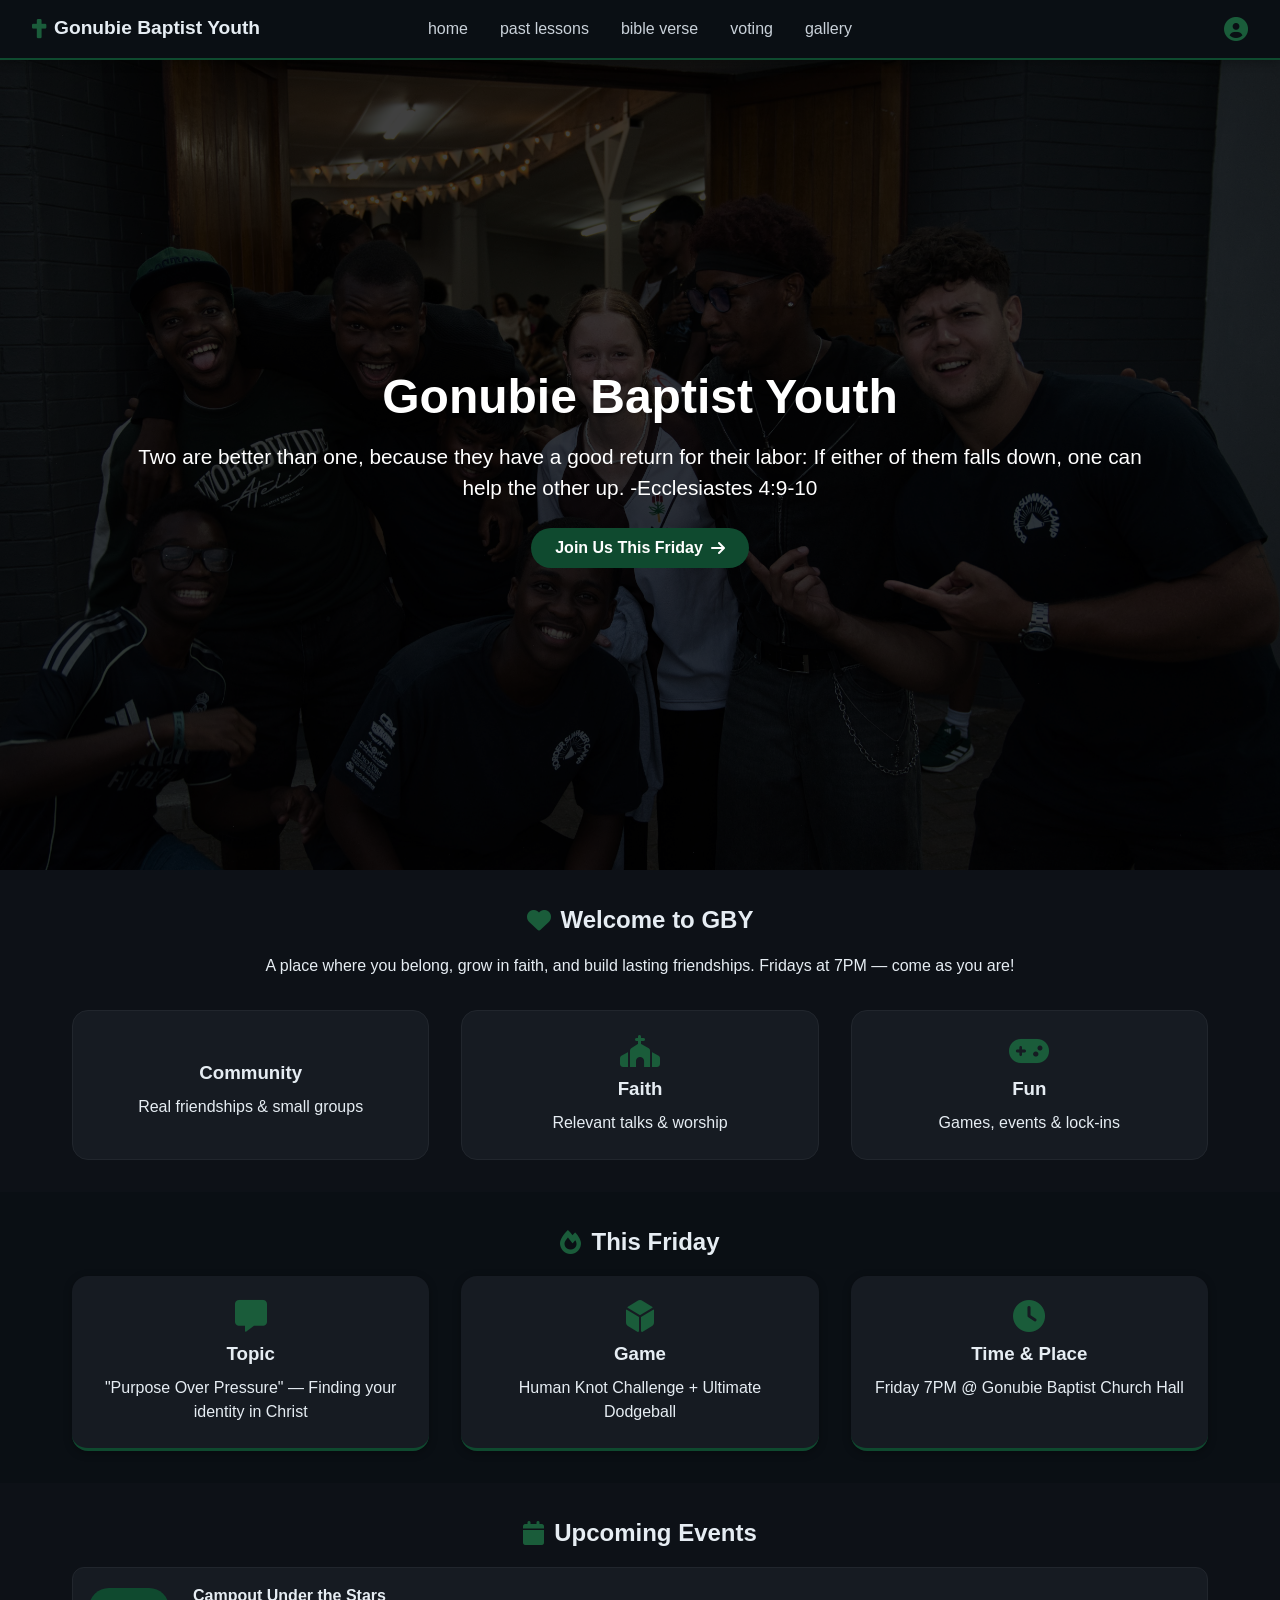
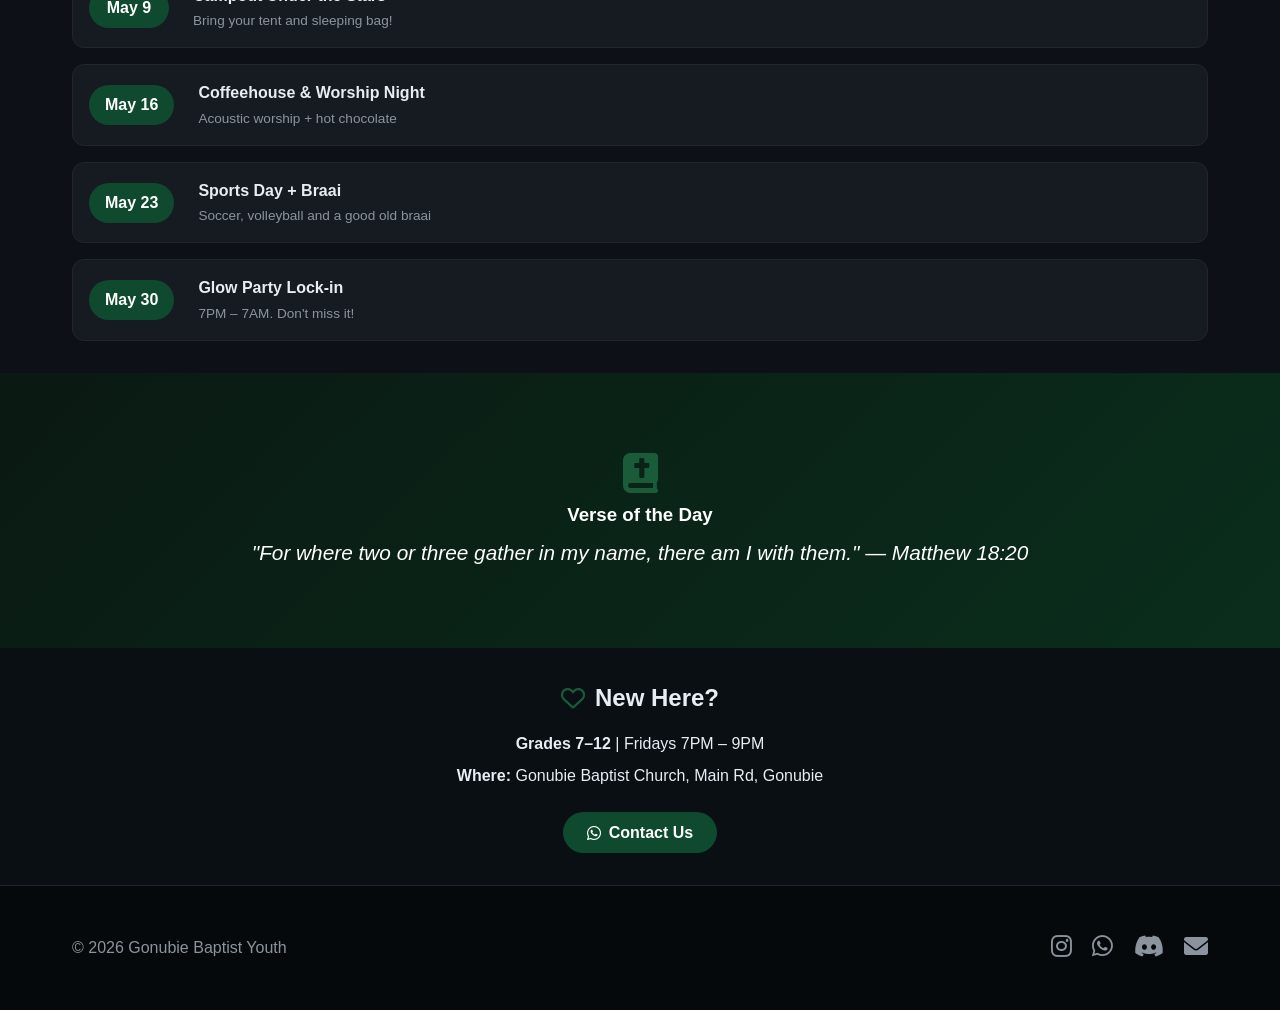
==== index.html @ 068b0bb2 "Initial commit - Gonubie Baptist Youth website" ====
<!doctype html>
<html lang="en">
  <head>
    <meta charset="UTF-8" />
    <meta name="viewport" content="width=device-width, initial-scale=1.0" />
    <title>Gonubie Baptist Youth</title>
    <link rel="stylesheet" href="css/main.css" />
    <link rel="stylesheet" href="css/home.css" />
    <link
      rel="stylesheet"
      href="https://cdnjs.cloudflare.com/ajax/libs/font-awesome/6.0.0-beta3/css/all.min.css"
    />
  </head>
  <body>
    <div class="header">
      <div class="left-container">
        <span>
          <i class="fa-solid fa-cross"></i>
          Gonubie Baptist Youth
        </span>
      </div>
      <div class="middle-container">
        <a href="index.html">home</a>
        <a href="past-lessons.php">past lessons</a>
        <a href="bible-verse.php">bible verse</a>
        <a href="voting.php">voting</a>
        <a href="gallery.php">gallery</a>
      </div>
      <div class="right-container">
        <i class="fa-solid fa-circle-user"></i>
      </div>
    </div>

    <!-- Hero Section -->
    <div class="landing-page">
      <div class="wrapper">
        <h1>Gonubie Baptist Youth</h1>
        <p>
          Two are better than one, because they have a good return for their
          labor: If either of them falls down, one can help the other up.
          -Ecclesiastes 4:9-10
        </p>
        <button class="cta-btn">
          Join Us This Friday <i class="fa-solid fa-arrow-right"></i>
        </button>
      </div>
    </div>

    <!-- Welcome / About Section -->
    <div class="welcome-section">
      <div class="container">
        <h2><i class="fa-solid fa-heart"></i> Welcome to GBY</h2>
        <p>
          A place where you belong, grow in faith, and build lasting
          friendships. Fridays at 7PM — come as you are!
        </p>
        <div class="features">
          <div class="feature">
            <i class="fa-solid fa-people-group"></i>
            <h3>Community</h3>
            <p>Real friendships & small groups</p>
          </div>
          <div class="feature">
            <i class="fa-solid fa-church"></i>
            <h3>Faith</h3>
            <p>Relevant talks & worship</p>
          </div>
          <div class="feature">
            <i class="fa-solid fa-gamepad"></i>
            <h3>Fun</h3>
            <p>Games, events & lock-ins</p>
          </div>
        </div>
      </div>
    </div>

    <!-- This Friday Section -->
    <div class="friday-section">
      <div class="container">
        <h2><i class="fa-solid fa-fire"></i> This Friday</h2>
        <div class="friday-grid">
          <div class="friday-card">
            <i class="fa-solid fa-message"></i>
            <h3>Topic</h3>
            <p>"Purpose Over Pressure" — Finding your identity in Christ</p>
          </div>
          <div class="friday-card">
            <i class="fa-solid fa-dice-d6"></i>
            <h3>Game</h3>
            <p>Human Knot Challenge + Ultimate Dodgeball</p>
          </div>
          <div class="friday-card">
            <i class="fa-solid fa-clock"></i>
            <h3>Time & Place</h3>
            <p>Friday 7PM @ Gonubie Baptist Church Hall</p>
          </div>
        </div>
      </div>
    </div>

    <!-- Upcoming Events -->
    <div class="events-section">
      <div class="container">
        <h2><i class="fa-solid fa-calendar"></i> Upcoming Events</h2>
        <div class="events-list">
          <div class="event-item">
            <div class="event-date">May 9</div>
            <div class="event-info">
              <h3>Campout Under the Stars</h3>
              <p>Bring your tent and sleeping bag!</p>
            </div>
          </div>
          <div class="event-item">
            <div class="event-date">May 16</div>
            <div class="event-info">
              <h3>Coffeehouse & Worship Night</h3>
              <p>Acoustic worship + hot chocolate</p>
            </div>
          </div>
          <div class="event-item">
            <div class="event-date">May 23</div>
            <div class="event-info">
              <h3>Sports Day + Braai</h3>
              <p>Soccer, volleyball and a good old braai</p>
            </div>
          </div>
          <div class="event-item">
            <div class="event-date">May 30</div>
            <div class="event-info">
              <h3>Glow Party Lock-in</h3>
              <p>7PM – 7AM. Don't miss it!</p>
            </div>
          </div>
        </div>
      </div>
    </div>

    <!-- Bible Verse of the Day -->
    <div class="verse-section">
      <div class="container">
        <i class="fa-solid fa-bible"></i>
        <h3>Verse of the Day</h3>
        <p class="verse-text">
          "I can do all things through Christ who strengthens me." — Philippians
          4:13
        </p>
      </div>
    </div>

    <!-- New Members Info -->
    <div class="join-section">
      <div class="container">
        <h2><i class="fa-regular fa-heart"></i> New Here?</h2>
        <p><strong>Grades 7–12</strong> | Fridays 7PM – 9PM</p>
        <p><strong>Where:</strong> Gonubie Baptist Church, Main Rd, Gonubie</p>
        <button class="contact-btn">
          <i class="fa-brands fa-whatsapp"></i> Contact Us
        </button>
      </div>
    </div>

    <!-- Footer -->
    <div class="footer">
      <div class="container">
        <div class="footer-content">
          <p>&copy; 2026 Gonubie Baptist Youth</p>
          <div class="social-icons">
            <i class="fa-brands fa-instagram"></i>
            <i class="fa-brands fa-whatsapp"></i>
            <i class="fa-brands fa-discord"></i>
            <i class="fa-solid fa-envelope"></i>
          </div>
        </div>
      </div>
    </div>
    <script src="js/home.js"></script>
  </body>
</html>
---- css/main.css ----
/* Shared styles - used on ALL pages */
* {
    margin: 0;
    padding: 0;
    box-sizing: border-box;
}

body {
    background-color: #0d1117;
    font-family: 'Segoe UI', Roboto, 'Helvetica Neue', sans-serif;
    min-height: 100vh;
    color: #e6edf3;
    line-height: 1.5;
}

/* Header */
.header {
    display: flex;
    flex-direction: row;
    align-items: center;
    justify-content: space-between;
    background-color: #0a0f14;
    padding: 0.9rem 2rem;
    border-bottom: 2px solid #0f4a2f;
    position: sticky;
    top: 0;
    z-index: 100;
    box-shadow: 0 2px 10px rgba(0,0,0,0.3);
}

.left-container {
    flex: 1;
    display: flex;
    justify-content: flex-start;
}

.left-container span {
    font-size: 1.2rem;
    font-weight: 600;
    display: flex;
    align-items: center;
    gap: 8px;
    color: #e6edf3;
}

.left-container i {
    color: #1a5c3a !important;
}

.middle-container {
    display: flex;
    gap: 2rem;
}

.middle-container a {
    text-decoration: none;
    color: #c9d1d9;
    font-weight: 500;
    transition: color 0.2s;
}

.middle-container a:hover {
    color: #1a5c3a;
}

.middle-container a.active {
    color: #1a5c3a;
    border-bottom: 2px solid #1a5c3a;
    padding-bottom: 4px;
}

.right-container {
    flex: 1;
    display: flex;
    justify-content: flex-end;
}

.right-container i {
    font-size: 1.5rem;
    cursor: pointer;
    color: #1a5c3a;
    transition: color 0.2s;
}

.right-container i:hover {
    color: #237a4a;
}

/* Container */
.container {
    max-width: 1200px;
    margin: 0 auto;
    padding: 2rem;
}

/* Footer */
.footer {
    background-color: #06090c;
    color: #8b949e;
    text-align: center;
    padding: 1rem;
    border-top: 1px solid #21262d;
}

.footer-content {
    display: flex;
    justify-content: space-between;
    align-items: center;
    flex-wrap: wrap;
    gap: 1rem;
}

.social-icons i {
    font-size: 1.5rem;
    margin-left: 1rem;
    cursor: pointer;
    transition: color 0.2s;
    color: #8b949e;
}

.social-icons i:hover {
    color: #1a5c3a;
}

/* Buttons */
.cta-btn, .upload-btn, .vote-btn, .contact-btn {
    background-color: #0f4a2f;
    border: none;
    padding: 0.7rem 1.5rem;
    font-size: 1rem;
    font-weight: 600;
    border-radius: 50px;
    cursor: pointer;
    color: white;
    transition: all 0.2s;
    display: inline-flex;
    align-items: center;
    gap: 8px;
}

.cta-btn:hover, .upload-btn:hover, .vote-btn:hover, .contact-btn:hover {
    background-color: #1a5c3a;
    transform: scale(1.02);
}

/* Responsive header */
@media (max-width: 768px) {
    .header {
        flex-direction: column;
        gap: 0.5rem;
    }
    
    .middle-container {
        gap: 1rem;
        flex-wrap: wrap;
        justify-content: center;
    }
    
    .footer-content {
        flex-direction: column;
    }
}
---- css/home.css ----
/* Homepage only styles */

/* Hero Section */
.landing-page {
    background-image: url(../images/gallery/_DSC5228.jpg);
    background-position: center;
    background-size: cover;
    min-height: 90vh;
    display: flex;
    align-items: center;
    justify-content: center;
    position: relative;
}

.landing-page::before {
    content: "";
    position: absolute;
    top: 0;
    left: 0;
    width: 100%;
    height: 100%;
    background: rgba(0, 0, 0, 0.75);
}

.wrapper {
    position: relative;
    z-index: 1;
    text-align: center;
    color: white;
    width: 80%;
}

.wrapper h1 {
    font-size: 3rem;
    margin-bottom: 0.5rem;
}

.wrapper p {
    font-size: 1.3rem;
    margin-bottom: 1.5rem;
}

/* Welcome Section */
.welcome-section {
    background-color: #0d1117;
    text-align: center;
}

.welcome-section h2, 
.friday-section h2, 
.events-section h2, 
.join-section h2 {
    color: #e6edf3;
    margin-bottom: 1rem;
    display: flex;
    align-items: center;
    justify-content: center;
    gap: 10px;
}

.welcome-section h2 i, 
.friday-section h2 i, 
.events-section h2 i, 
.join-section h2 i {
    color: #1a5c3a;
}

.features {
    display: flex;
    justify-content: center;
    gap: 2rem;
    margin-top: 2rem;
    flex-wrap: wrap;
}

.feature {
    flex: 1;
    min-width: 200px;
    padding: 1.5rem;
    background: #161b22;
    border-radius: 16px;
    transition: transform 0.2s;
    border: 1px solid #21262d;
}

.feature:hover {
    transform: translateY(-5px);
    border-color: #1a5c3a;
}

.feature i {
    font-size: 2rem;
    color: #1a5c3a;
    margin-bottom: 0.5rem;
}

.feature h3 {
    margin-bottom: 0.5rem;
}

/* Friday Section */
.friday-section {
    background-color: #0a0f14;
}

.friday-grid {
    display: flex;
    gap: 2rem;
    flex-wrap: wrap;
}

.friday-card {
    flex: 1;
    background: #161b22;
    padding: 1.5rem;
    border-radius: 16px;
    text-align: center;
    box-shadow: 0 2px 8px rgba(0,0,0,0.3);
    border-bottom: 3px solid #0f4a2f;
}

.friday-card i {
    font-size: 2rem;
    color: #1a5c3a;
    margin-bottom: 0.5rem;
}

.friday-card h3 {
    margin-bottom: 0.5rem;
}

/* Events Section */
.events-section {
    background-color: #0d1117;
}

.events-list {
    display: flex;
    flex-direction: column;
    gap: 1rem;
}

.event-item {
    display: flex;
    align-items: center;
    gap: 1.5rem;
    background: #161b22;
    padding: 1rem;
    border-radius: 12px;
    transition: transform 0.2s;
    border: 1px solid #21262d;
}

.event-item:hover {
    transform: translateX(5px);
    border-color: #1a5c3a;
}

.event-date {
    background: #0f4a2f;
    color: white;
    font-weight: bold;
    padding: 0.5rem 1rem;
    border-radius: 50px;
    min-width: 80px;
    text-align: center;
}

.event-info h3 {
    font-size: 1rem;
    margin-bottom: 0.2rem;
}

.event-info p {
    font-size: 0.85rem;
    color: #8b949e;
}

/* Verse Section */
.verse-section {
    background: linear-gradient(135deg, #0a1912, #0a2e1c);
    color: white;
    text-align: center;
    padding: 3rem 1rem;
}

.verse-section i {
    font-size: 2.5rem;
    margin-bottom: 0.5rem;
    color: #1a5c3a;
}

.verse-text {
    font-size: 1.3rem;
    font-style: italic;
    margin-top: 0.5rem;
}

/* Join Section */
.join-section {
    background-color: #0a0f14;
    text-align: center;
}

.join-section p {
    margin: 0.5rem 0;
}

.contact-btn {
    background-color: #0f4a2f;
    border: none;
    padding: 0.7rem 1.5rem;
    font-size: 1rem;
    font-weight: 600;
    border-radius: 50px;
    cursor: pointer;
    color: white;
    margin-top: 1rem;
    display: inline-flex;
    align-items: center;
    gap: 8px;
    transition: all 0.2s;
}

.contact-btn:hover {
    background-color: #1a5c3a;
}

/* Responsive */
@media (max-width: 768px) {
    .wrapper h1 {
        font-size: 2rem;
    }
    
    .wrapper p {
        font-size: 1rem;
    }
    
    .features, .friday-grid {
        flex-direction: column;
    }
    
    .event-item {
        flex-direction: column;
        text-align: center;
    }
    
    .verse-text {
        font-size: 1rem;
    }
}
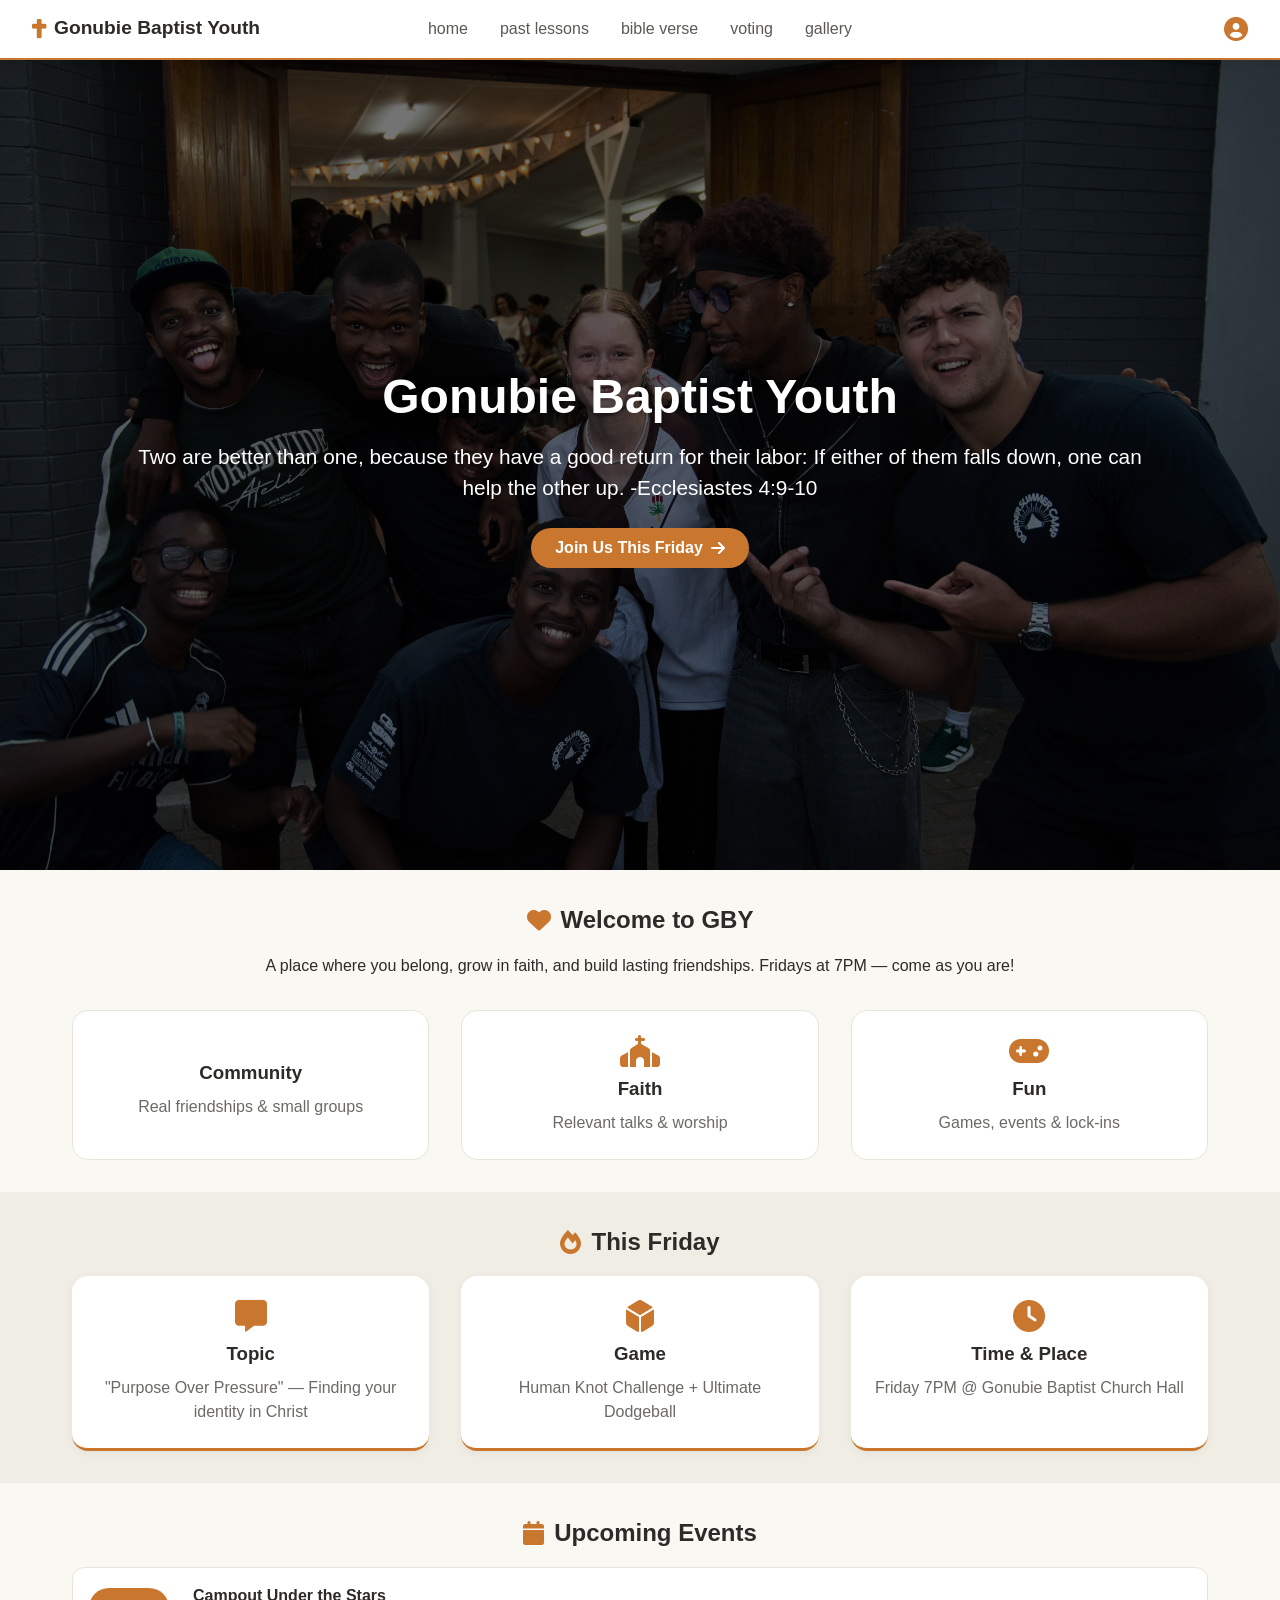
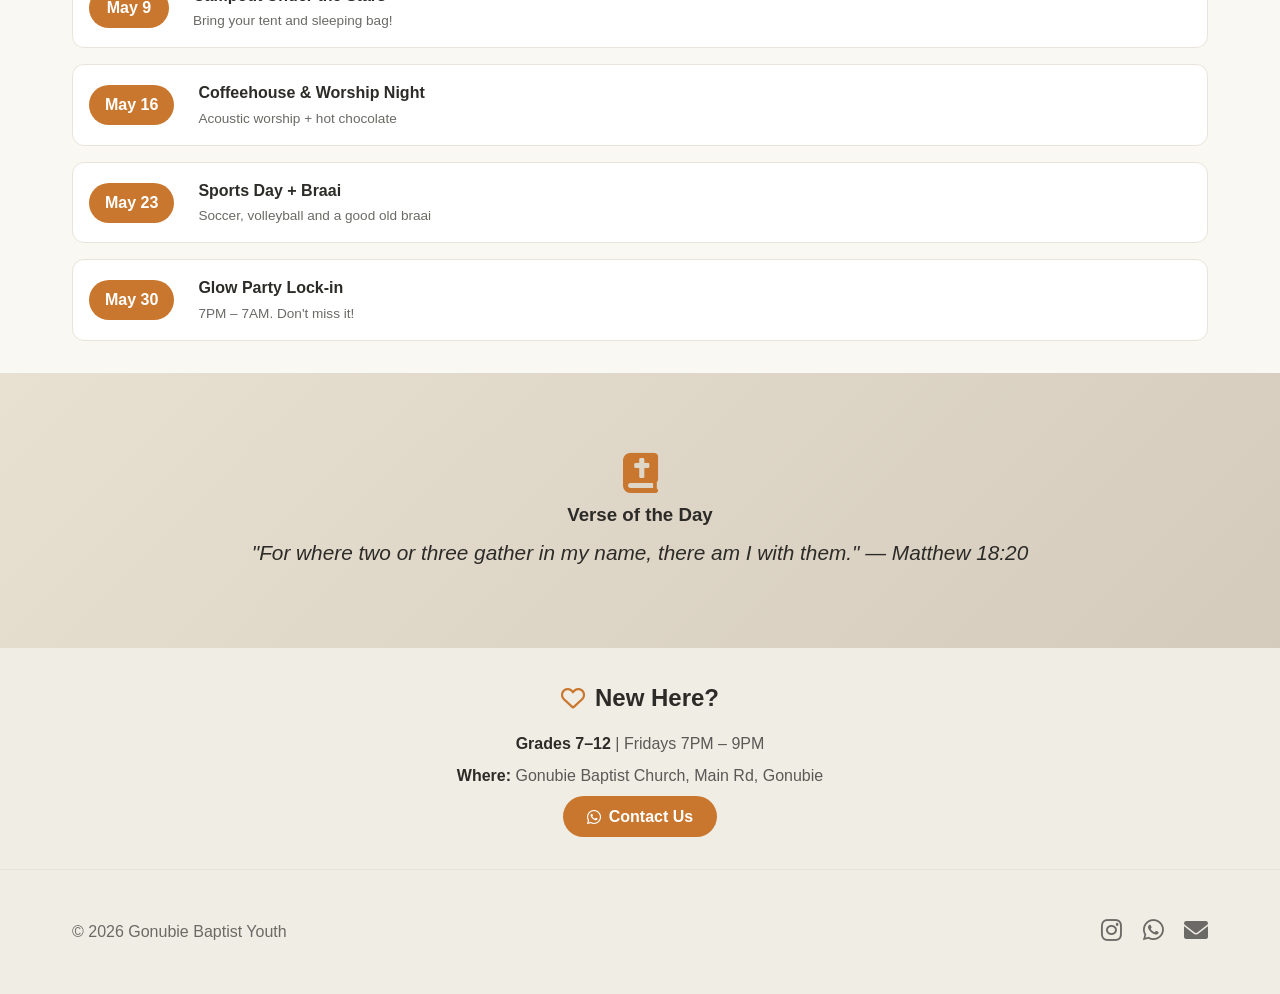
==== commit 3f71692c: "Reebrand: Removed discord icon from footer" ====
--- a/index.html
+++ b/index.html
@@ -161,17 +161,16 @@
 
     <!-- Footer -->
     <div class="footer">
-      <div class="container">
-        <div class="footer-content">
-          <p>&copy; 2026 Gonubie Baptist Youth</p>
-          <div class="social-icons">
-            <i class="fa-brands fa-instagram"></i>
-            <i class="fa-brands fa-whatsapp"></i>
-            <i class="fa-brands fa-discord"></i>
-            <i class="fa-solid fa-envelope"></i>
-          </div>
+        <div class="container">
+            <div class="footer-content">
+                <p>&copy; 2026 Gonubie Baptist Youth</p>
+                <div class="social-icons">
+                    <i class="fa-brands fa-instagram"></i>
+                    <i class="fa-brands fa-whatsapp"></i>
+                    <i class="fa-solid fa-envelope"></i>
+                </div>
+            </div>
         </div>
-      </div>
     </div>
     <script src="js/home.js"></script>
   </body>
--- a/css/main.css
+++ b/css/main.css
@@ -1,4 +1,4 @@
-/* Shared styles - used on ALL pages */
+/* Shared styles - used on ALL pages - LIGHT MODE */
 * {
     margin: 0;
     padding: 0;
@@ -6,10 +6,10 @@
 }
 
 body {
-    background-color: #0d1117;
+    background-color: #faf8f2;
     font-family: 'Segoe UI', Roboto, 'Helvetica Neue', sans-serif;
     min-height: 100vh;
-    color: #e6edf3;
+    color: #2c2b28;
     line-height: 1.5;
 }
 
@@ -19,13 +19,13 @@
     flex-direction: row;
     align-items: center;
     justify-content: space-between;
-    background-color: #0a0f14;
+    background-color: #ffffff;
     padding: 0.9rem 2rem;
-    border-bottom: 2px solid #0f4a2f;
+    border-bottom: 2px solid #c9772e;
     position: sticky;
     top: 0;
     z-index: 100;
-    box-shadow: 0 2px 10px rgba(0,0,0,0.3);
+    box-shadow: 0 2px 10px rgba(0,0,0,0.05);
 }
 
 .left-container {
@@ -40,11 +40,11 @@
     display: flex;
     align-items: center;
     gap: 8px;
-    color: #e6edf3;
+    color: #2c2b28;
 }
 
 .left-container i {
-    color: #1a5c3a !important;
+    color: #c9772e !important;
 }
 
 .middle-container {
@@ -54,18 +54,18 @@
 
 .middle-container a {
     text-decoration: none;
-    color: #c9d1d9;
+    color: #5a5955;
     font-weight: 500;
     transition: color 0.2s;
 }
 
 .middle-container a:hover {
-    color: #1a5c3a;
+    color: #c9772e;
 }
 
 .middle-container a.active {
-    color: #1a5c3a;
-    border-bottom: 2px solid #1a5c3a;
+    color: #c9772e;
+    border-bottom: 2px solid #c9772e;
     padding-bottom: 4px;
 }
 
@@ -78,12 +78,12 @@
 .right-container i {
     font-size: 1.5rem;
     cursor: pointer;
-    color: #1a5c3a;
+    color: #c9772e;
     transition: color 0.2s;
 }
 
 .right-container i:hover {
-    color: #237a4a;
+    color: #b15f1e;
 }
 
 /* Container */
@@ -95,11 +95,11 @@
 
 /* Footer */
 .footer {
-    background-color: #06090c;
-    color: #8b949e;
+    background-color: #f0ede5;
+    color: #6b6a66;
     text-align: center;
     padding: 1rem;
-    border-top: 1px solid #21262d;
+    border-top: 1px solid #e8e4d9;
 }
 
 .footer-content {
@@ -115,16 +115,16 @@
     margin-left: 1rem;
     cursor: pointer;
     transition: color 0.2s;
-    color: #8b949e;
+    color: #6b6a66;
 }
 
 .social-icons i:hover {
-    color: #1a5c3a;
+    color: #c9772e;
 }
 
 /* Buttons */
 .cta-btn, .upload-btn, .vote-btn, .contact-btn {
-    background-color: #0f4a2f;
+    background-color: #c9772e;
     border: none;
     padding: 0.7rem 1.5rem;
     font-size: 1rem;
@@ -139,7 +139,7 @@
 }
 
 .cta-btn:hover, .upload-btn:hover, .vote-btn:hover, .contact-btn:hover {
-    background-color: #1a5c3a;
+    background-color: #b15f1e;
     transform: scale(1.02);
 }
 
--- a/css/home.css
+++ b/css/home.css
@@ -1,4 +1,4 @@
-/* Homepage only styles */
+/* Homepage only styles - LIGHT MODE */
 
 /* Hero Section */
 .landing-page {
@@ -19,7 +19,7 @@
     left: 0;
     width: 100%;
     height: 100%;
-    background: rgba(0, 0, 0, 0.75);
+    background: rgba(0, 0, 0, 0.55);
 }
 
 .wrapper {
@@ -42,7 +42,7 @@
 
 /* Welcome Section */
 .welcome-section {
-    background-color: #0d1117;
+    background-color: #faf8f2;
     text-align: center;
 }
 
@@ -50,7 +50,7 @@
 .friday-section h2, 
 .events-section h2, 
 .join-section h2 {
-    color: #e6edf3;
+    color: #2c2b28;
     margin-bottom: 1rem;
     display: flex;
     align-items: center;
@@ -62,7 +62,7 @@
 .friday-section h2 i, 
 .events-section h2 i, 
 .join-section h2 i {
-    color: #1a5c3a;
+    color: #c9772e;
 }
 
 .features {
@@ -77,30 +77,35 @@
     flex: 1;
     min-width: 200px;
     padding: 1.5rem;
-    background: #161b22;
+    background: #ffffff;
     border-radius: 16px;
     transition: transform 0.2s;
-    border: 1px solid #21262d;
+    border: 1px solid #e8e4d9;
 }
 
 .feature:hover {
     transform: translateY(-5px);
-    border-color: #1a5c3a;
+    border-color: #c9772e;
 }
 
 .feature i {
     font-size: 2rem;
-    color: #1a5c3a;
+    color: #c9772e;
     margin-bottom: 0.5rem;
 }
 
 .feature h3 {
     margin-bottom: 0.5rem;
+    color: #2c2b28;
+}
+
+.feature p {
+    color: #6b6a66;
 }
 
 /* Friday Section */
 .friday-section {
-    background-color: #0a0f14;
+    background-color: #f0ede5;
 }
 
 .friday-grid {
@@ -111,27 +116,32 @@
 
 .friday-card {
     flex: 1;
-    background: #161b22;
+    background: #ffffff;
     padding: 1.5rem;
     border-radius: 16px;
     text-align: center;
-    box-shadow: 0 2px 8px rgba(0,0,0,0.3);
-    border-bottom: 3px solid #0f4a2f;
+    box-shadow: 0 2px 8px rgba(0,0,0,0.05);
+    border-bottom: 3px solid #c9772e;
 }
 
 .friday-card i {
     font-size: 2rem;
-    color: #1a5c3a;
+    color: #c9772e;
     margin-bottom: 0.5rem;
 }
 
 .friday-card h3 {
     margin-bottom: 0.5rem;
+    color: #2c2b28;
+}
+
+.friday-card p {
+    color: #6b6a66;
 }
 
 /* Events Section */
 .events-section {
-    background-color: #0d1117;
+    background-color: #faf8f2;
 }
 
 .events-list {
@@ -144,20 +154,20 @@
     display: flex;
     align-items: center;
     gap: 1.5rem;
-    background: #161b22;
+    background: #ffffff;
     padding: 1rem;
     border-radius: 12px;
     transition: transform 0.2s;
-    border: 1px solid #21262d;
+    border: 1px solid #e8e4d9;
 }
 
 .event-item:hover {
     transform: translateX(5px);
-    border-color: #1a5c3a;
+    border-color: #c9772e;
 }
 
 .event-date {
-    background: #0f4a2f;
+    background: #c9772e;
     color: white;
     font-weight: bold;
     padding: 0.5rem 1rem;
@@ -169,17 +179,18 @@
 .event-info h3 {
     font-size: 1rem;
     margin-bottom: 0.2rem;
+    color: #2c2b28;
 }
 
 .event-info p {
     font-size: 0.85rem;
-    color: #8b949e;
+    color: #6b6a66;
 }
 
 /* Verse Section */
 .verse-section {
-    background: linear-gradient(135deg, #0a1912, #0a2e1c);
-    color: white;
+    background: linear-gradient(135deg, #e8e0d0, #d4cbbc);
+    color: #2c2b28;
     text-align: center;
     padding: 3rem 1rem;
 }
@@ -187,7 +198,7 @@
 .verse-section i {
     font-size: 2.5rem;
     margin-bottom: 0.5rem;
-    color: #1a5c3a;
+    color: #c9772e;
 }
 
 .verse-text {
@@ -198,32 +209,17 @@
 
 /* Join Section */
 .join-section {
-    background-color: #0a0f14;
+    background-color: #f0ede5;
     text-align: center;
 }
 
 .join-section p {
     margin: 0.5rem 0;
-}
-
-.contact-btn {
-    background-color: #0f4a2f;
-    border: none;
-    padding: 0.7rem 1.5rem;
-    font-size: 1rem;
-    font-weight: 600;
-    border-radius: 50px;
-    cursor: pointer;
-    color: white;
-    margin-top: 1rem;
-    display: inline-flex;
-    align-items: center;
-    gap: 8px;
-    transition: all 0.2s;
-}
-
-.contact-btn:hover {
-    background-color: #1a5c3a;
+    color: #5a5955;
+}
+
+.join-section p strong {
+    color: #2c2b28;
 }
 
 /* Responsive */
